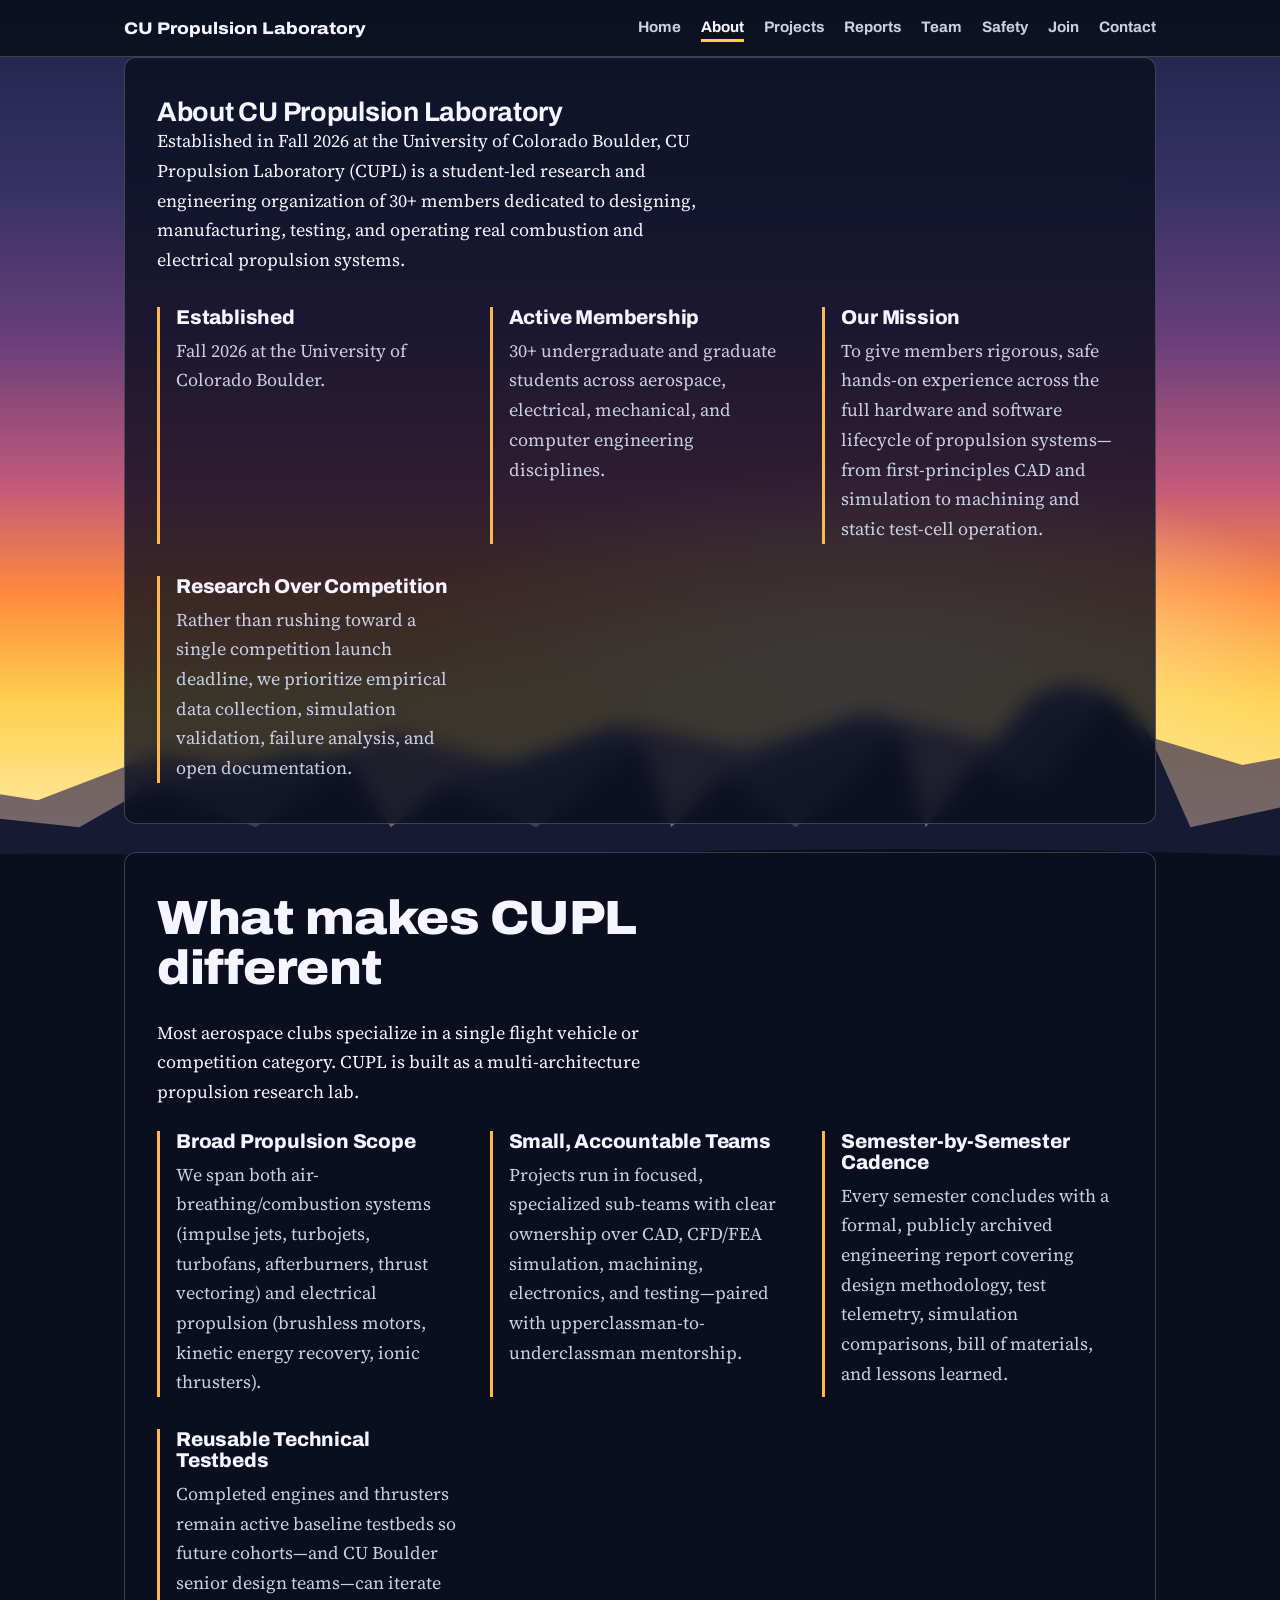
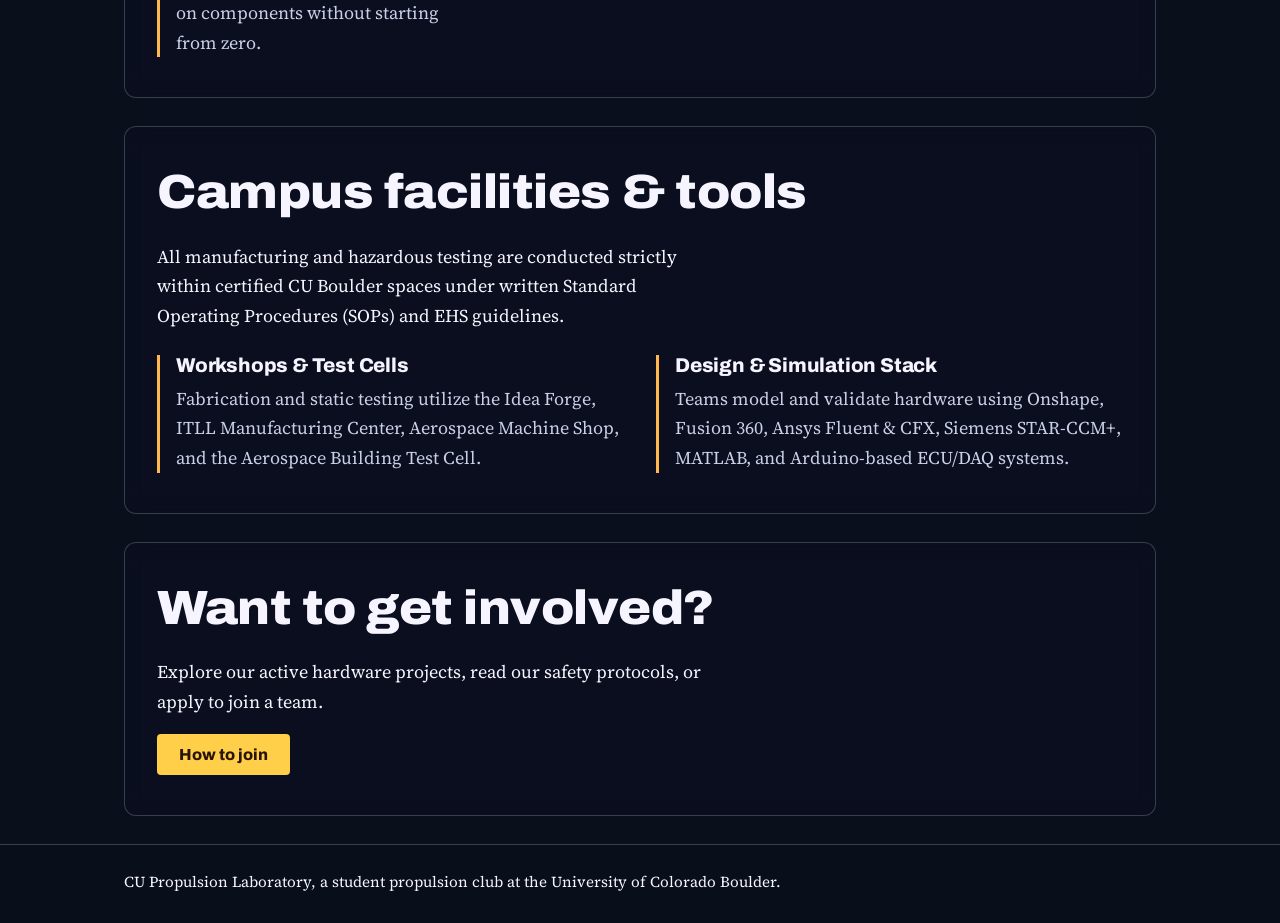
==== about.html @ 7d9136ea "Create about.html with CU Propulsion Laboratory info Added a new about page detailing the CU Propuls" ====
<!DOCTYPE html>
<html lang="en">
<head>
  <meta charset="utf-8">
  <meta name="viewport" content="width=device-width, initial-scale=1">
  <title>About — CU Propulsion Laboratory</title>
  <meta name="description" content="Founded in Fall 2026 at CU Boulder, CU Propulsion Laboratory is a 30+ member student R&D organization building, testing, and documenting combustion and electric propulsion systems.">
  <link rel="preconnect" href="https://fonts.googleapis.com">
  <link rel="preconnect" href="https://fonts.gstatic.com" crossorigin>
  <link href="https://fonts.googleapis.com/css2?family=Archivo:wdth,wght@75..125,700..900&family=Source+Serif+4:opsz,wght@8..60,400;8..60,600&display=swap" rel="stylesheet">
  <link rel="stylesheet" href="style.css">
</head>
<body>
  <header class="top">
    <div class="wrap bar">
      <a class="logo" href="index.html">CU Propulsion Laboratory</a>
      <nav aria-label="Main">
        <a href="index.html">Home</a>
        <a href="about.html" aria-current="page">About</a>
        <a href="projects.html">Projects</a>
        <a href="reports.html">Reports</a>
        <a href="team.html">Team</a>
        <a href="safety.html">Safety</a>
        <a href="join.html">Join</a>
        <a href="contact.html">Contact</a>
      </nav>
    </div>
  </header>

  <main>
    <section>
      <div class="wrap">
        <h1>About CU Propulsion Laboratory</h1>
        <p>Established in Fall 2026 at the University of Colorado Boulder, CU Propulsion Laboratory (CUPL) is a student-led research and engineering organization of 30+ members dedicated to designing, manufacturing, testing, and operating real combustion and electrical propulsion systems.</p>

        <div class="cols" style="margin-top:32px">
          <div>
            <h3>Established</h3>
            <p>Fall 2026 at the University of Colorado Boulder.</p>
          </div>

          <div>
            <h3>Active Membership</h3>
            <p>30+ undergraduate and graduate students across aerospace, electrical, mechanical, and computer engineering disciplines.</p>
          </div>

          <div>
            <h3>Our Mission</h3>
            <p>To give members rigorous, safe hands-on experience across the full hardware and software lifecycle of propulsion systems—from first-principles CAD and simulation to machining and static test-cell operation.</p>
          </div>

          <div>
            <h3>Research Over Competition</h3>
            <p>Rather than rushing toward a single competition launch deadline, we prioritize empirical data collection, simulation validation, failure analysis, and open documentation.</p>
          </div>
        </div>
      </div>
    </section>

    <section>
      <div class="wrap">
        <h2>What makes CUPL different</h2>
        <p>Most aerospace clubs specialize in a single flight vehicle or competition category. CUPL is built as a multi-architecture propulsion research lab.</p>

        <div class="cols" style="margin-top:24px">
          <div>
            <h3>Broad Propulsion Scope</h3>
            <p>We span both air-breathing/combustion systems (impulse jets, turbojets, turbofans, afterburners, thrust vectoring) and electrical propulsion (brushless motors, kinetic energy recovery, ionic thrusters).</p>
          </div>

          <div>
            <h3>Small, Accountable Teams</h3>
            <p>Projects run in focused, specialized sub-teams with clear ownership over CAD, CFD/FEA simulation, machining, electronics, and testing—paired with upperclassman-to-underclassman mentorship.</p>
          </div>

          <div>
            <h3>Semester-by-Semester Cadence</h3>
            <p>Every semester concludes with a formal, publicly archived engineering report covering design methodology, test telemetry, simulation comparisons, bill of materials, and lessons learned.</p>
          </div>

          <div>
            <h3>Reusable Technical Testbeds</h3>
            <p>Completed engines and thrusters remain active baseline testbeds so future cohorts—and CU Boulder senior design teams—can iterate on components without starting from zero.</p>
          </div>
        </div>
      </div>
    </section>

    <section>
      <div class="wrap">
        <h2>Campus facilities &amp; tools</h2>
        <p>All manufacturing and hazardous testing are conducted strictly within certified CU Boulder spaces under written Standard Operating Procedures (SOPs) and EHS guidelines.</p>

        <div class="cols" style="margin-top:24px">
          <div>
            <h3>Workshops &amp; Test Cells</h3>
            <p>Fabrication and static testing utilize the Idea Forge, ITLL Manufacturing Center, Aerospace Machine Shop, and the Aerospace Building Test Cell.</p>
          </div>

          <div>
            <h3>Design &amp; Simulation Stack</h3>
            <p>Teams model and validate hardware using Onshape, Fusion 360, Ansys Fluent &amp; CFX, Siemens STAR-CCM+, MATLAB, and Arduino-based ECU/DAQ systems.</p>
          </div>
        </div>
      </div>
    </section>

    <section class="cta">
      <div class="wrap">
        <h2>Want to get involved?</h2>
        <p>Explore our active hardware projects, read our safety protocols, or apply to join a team.</p>
        <a class="btn" href="join.html">How to join</a>
      </div>
    </section>
  </main>

  <footer>
    <div class="wrap">CU Propulsion Laboratory, a student propulsion club at the University of Colorado Boulder.</div>
  </footer>
</body>
</html>
---- style.css ----
/* Sunrise theme: one sunrise picture fixed behind the whole page (dark purple sky at the top, pink, orange and a yellow glow lower down, mountains at the bottom).
   Content sits on dark glass cards so the text stays readable as you scroll. */
:root{
  --ink:#f6f4ff; --muted:#c9cfe6; --line:rgba(255,255,255,.2);
  --glass:rgba(10,14,32,.8); --burn:#ffb84d; --burn-ink:#ffd27a; --btn-bg:#ffcf4a; --btn-ink:#2a1405;
  --ground:#0a0f1c; --surface:rgba(255,255,255,.07);
  --head:"Archivo","Helvetica Neue",Arial,sans-serif; --body:"Source Serif 4",Georgia,"Times New Roman",serif;
  color-scheme:dark;
}
html{scroll-padding-top:72px;scroll-behavior:smooth;background:var(--ground)}
*,*::before,*::after{box-sizing:border-box}
body{margin:0;min-height:100vh;display:flex;flex-direction:column;color:var(--ink);font:400 1.125rem/1.65 var(--body);position:relative}
/* the fixed sunrise: sky and glow, then mountains on top of them */
body::before{content:"";position:fixed;inset:0;z-index:-1;pointer-events:none;
  background:radial-gradient(ellipse 55% 32% at 68% 74%,rgba(255,240,170,.85),rgba(255,240,170,0) 70%),
    linear-gradient(to bottom,#1d2347 0%,#383366 22%,#6a3f7a 38%,#c25a7a 54%,#ff8a3d 66%,#ffd04d 78%,#ffe9a0 92%)}
body::after{content:"";position:fixed;left:0;right:0;bottom:0;height:clamp(170px,30vh,360px);z-index:-1;pointer-events:none;
  background:url("data:image/svg+xml,%3Csvg xmlns=%27http://www.w3.org/2000/svg%27 viewBox=%270 0 1600 260%27 preserveAspectRatio=%27xMidYMax slice%27%3E%3Cpath fill=%27%233a2f55%27 fill-opacity=%27.7%27 d=%27M0 260V170L120 148L220 164L340 118L450 140L560 98L680 130L780 88L900 114L1020 78L1140 108L1260 94L1380 130L1500 108L1600 140V260Z%27/%3E%3Cpath fill=%27%23171a33%27 d=%27M0 260V200L150 178L260 190L330 150L470 118L520 126L560 190L610 150L760 98L800 108L830 190L880 140L1010 86L1050 98L1075 190L1120 130L1180 62L1215 52L1255 62L1290 100L1330 190L1420 170L1600 196V260Z%27/%3E%3Cpath fill=%27%23ffffff%27 fill-opacity=%27.16%27 d=%27M330 150L470 118L520 126L430 190ZM610 150L760 98L800 108L700 190ZM880 140L1010 86L1050 98L950 190ZM1120 130L1180 62L1215 52L1255 62L1180 150Z%27/%3E%3Cpath fill=%27%230a0f1c%27 d=%27M0 260V222C240 206 480 226 760 216C1040 206 1320 212 1600 224V260Z%27/%3E%3C/svg%3E") center bottom/cover no-repeat}
main{flex:1}
a{color:inherit}
:focus-visible{outline:3px solid #ffd04d;outline-offset:3px}
h1,h2,h3{font-family:var(--head);line-height:1.05;margin:0;letter-spacing:-.01em}
.wrap{width:100%;max-width:1080px;margin:0 auto;padding:0 24px}
p{max-width:62ch;margin:0 0 1em}

/* header and navigation */
header.top{position:sticky;top:0;z-index:5;background:rgba(10,15,28,.85);backdrop-filter:blur(8px);-webkit-backdrop-filter:blur(8px);border-bottom:1px solid var(--line)}
.bar{display:flex;align-items:center;justify-content:space-between;gap:20px;min-height:56px}
.logo{font:800 1.05rem var(--head);font-stretch:112%;text-decoration:none;white-space:nowrap}
nav{display:flex;gap:20px;overflow-x:auto;padding:4px 0}
nav a{font:700 .95rem var(--head);text-decoration:none;color:var(--muted);white-space:nowrap;padding:4px 0;border-bottom:3px solid transparent}
nav a:hover{color:var(--burn-ink)}
nav a[aria-current="page"]{color:var(--ink);border-bottom-color:#ffd04d}

/* page title area: transparent, so the sunrise shows through */
.page-title{padding:64px 0 48px}
.page-title h1{font-size:clamp(2.2rem,6vw,4rem);font-weight:900;font-stretch:116%;max-width:18ch}
.page-title p{font-size:1.25rem;color:var(--ink);margin-top:20px}

/* content cards: every section is a dark glass card floating over the sunrise */
section{padding:0 0 28px;border-top:0}
section>.wrap>*:first-child{margin-top:0}
section>.wrap,.card{background:var(--glass);backdrop-filter:blur(10px);-webkit-backdrop-filter:blur(10px);border:1px solid var(--line);border-radius:12px;padding:40px 32px;max-width:1032px}
@media (max-width:640px){section>.wrap,.card{padding:28px 20px;border-radius:10px;width:calc(100% - 24px)}}
section h2{font-size:clamp(1.9rem,4.5vw,3rem);font-weight:850;font-stretch:108%;margin-bottom:24px;max-width:20ch}
h3{font-size:1.25rem;font-weight:800;margin-bottom:8px}
.cols{display:grid;gap:32px;grid-template-columns:repeat(auto-fit,minmax(250px,1fr))}
.cols p{margin:0;color:var(--muted)}
.cols>div{border-left:3px solid var(--burn);padding-left:16px}
.note{color:var(--muted);font-size:1rem;margin-top:24px}

/* buttons and links */
.btn{display:inline-block;font:800 1rem var(--head);text-decoration:none;background:var(--btn-bg);color:var(--btn-ink);padding:12px 22px;border-radius:4px}
.btn:hover{filter:brightness(1.08)}
.link{font:800 1rem var(--head);color:var(--burn-ink);text-decoration:underline;text-underline-offset:4px}

footer{padding:24px 0 28px;color:var(--ink);font-size:.95rem;background:rgba(10,15,28,.82);backdrop-filter:blur(8px);-webkit-backdrop-filter:blur(8px);border-top:1px solid var(--line)}
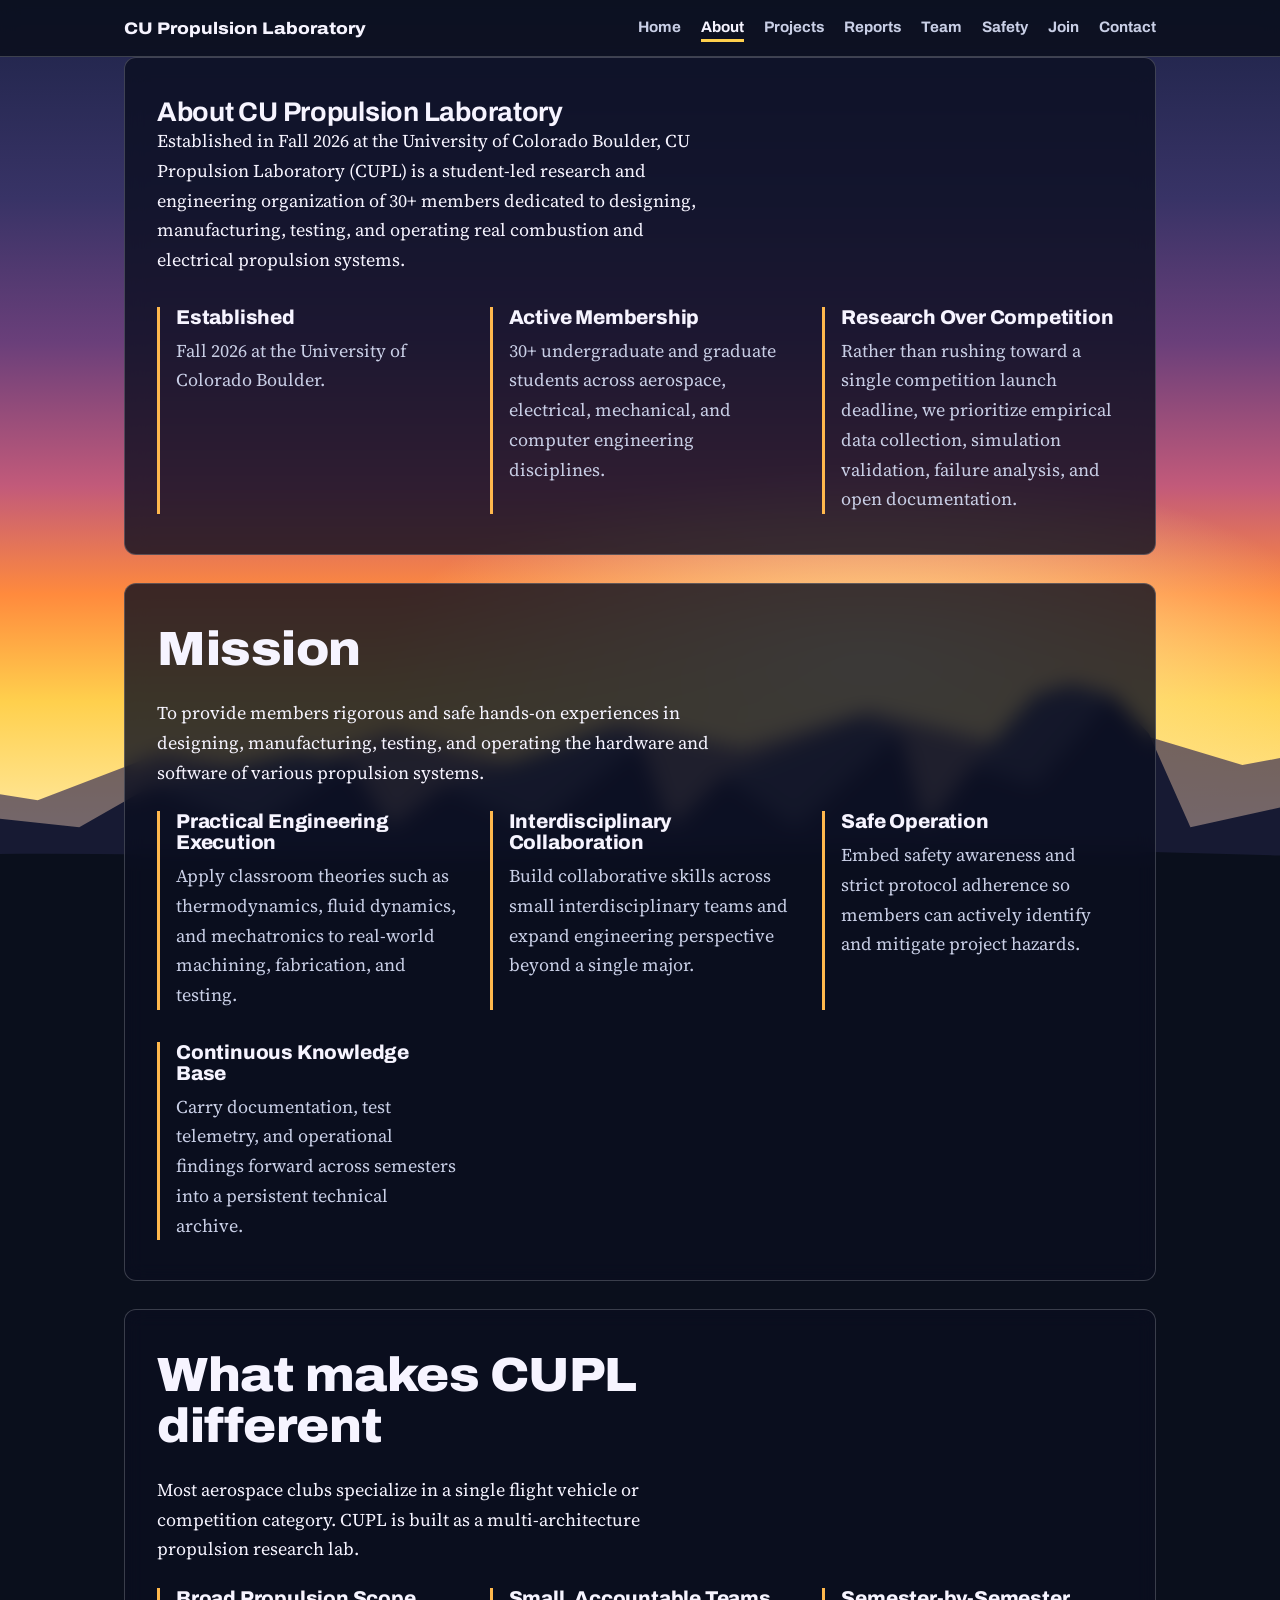
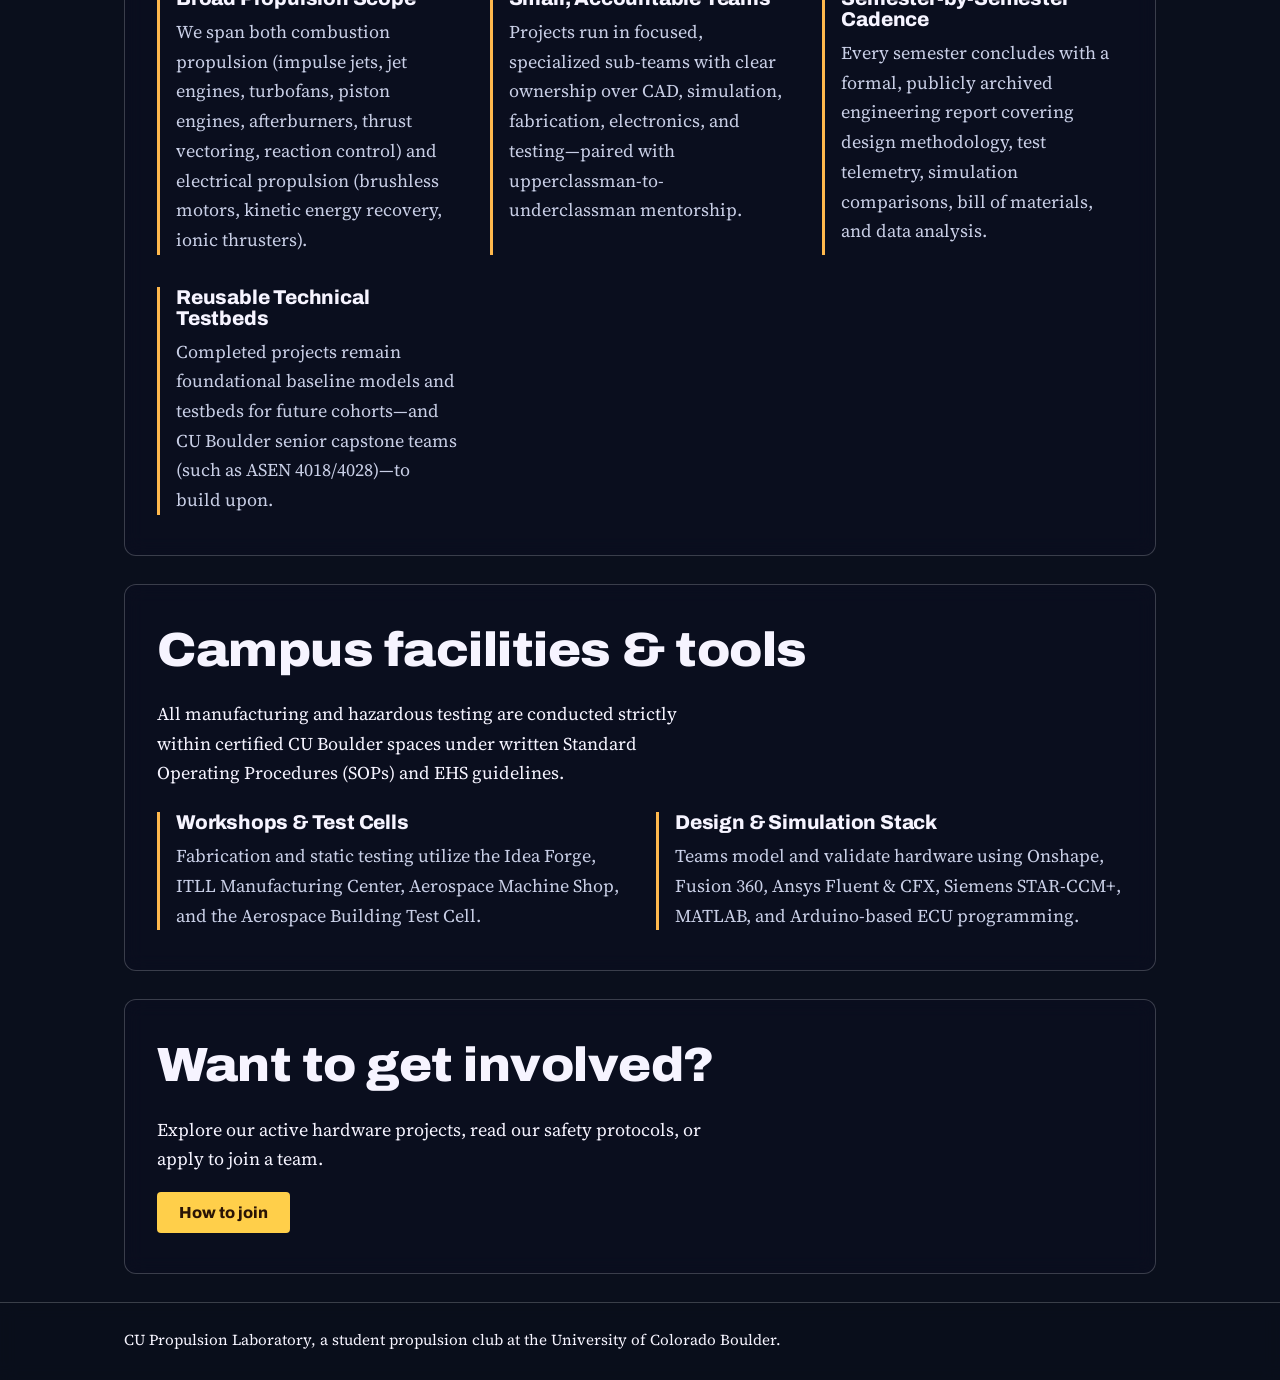
==== commit 11afa127: "Revise mission and section descriptions in about.html Updated mission statement and added new headin" ====
--- a/about.html
+++ b/about.html
@@ -45,13 +45,37 @@
           </div>
 
           <div>
-            <h3>Our Mission</h3>
-            <p>To give members rigorous, safe hands-on experience across the full hardware and software lifecycle of propulsion systems—from first-principles CAD and simulation to machining and static test-cell operation.</p>
+            <h3>Research Over Competition</h3>
+            <p>Rather than rushing toward a single competition launch deadline, we prioritize empirical data collection, simulation validation, failure analysis, and open documentation.</p>
+          </div>
+        </div>
+      </div>
+    </section>
+
+    <section>
+      <div class="wrap">
+        <h2>Mission</h2>
+        <p>To provide members rigorous and safe hands-on experiences in designing, manufacturing, testing, and operating the hardware and software of various propulsion systems.</p>
+
+        <div class="cols" style="margin-top:24px">
+          <div>
+            <h3>Practical Engineering Execution</h3>
+            <p>Apply classroom theories such as thermodynamics, fluid dynamics, and mechatronics to real-world machining, fabrication, and testing.</p>
           </div>
 
           <div>
-            <h3>Research Over Competition</h3>
-            <p>Rather than rushing toward a single competition launch deadline, we prioritize empirical data collection, simulation validation, failure analysis, and open documentation.</p>
+            <h3>Interdisciplinary Collaboration</h3>
+            <p>Build collaborative skills across small interdisciplinary teams and expand engineering perspective beyond a single major.</p>
+          </div>
+
+          <div>
+            <h3>Safe Operation</h3>
+            <p>Embed safety awareness and strict protocol adherence so members can actively identify and mitigate project hazards.</p>
+          </div>
+
+          <div>
+            <h3>Continuous Knowledge Base</h3>
+            <p>Carry documentation, test telemetry, and operational findings forward across semesters into a persistent technical archive.</p>
           </div>
         </div>
       </div>
@@ -65,22 +89,22 @@
         <div class="cols" style="margin-top:24px">
           <div>
             <h3>Broad Propulsion Scope</h3>
-            <p>We span both air-breathing/combustion systems (impulse jets, turbojets, turbofans, afterburners, thrust vectoring) and electrical propulsion (brushless motors, kinetic energy recovery, ionic thrusters).</p>
+            <p>We span both combustion propulsion (impulse jets, jet engines, turbofans, piston engines, afterburners, thrust vectoring, reaction control) and electrical propulsion (brushless motors, kinetic energy recovery, ionic thrusters).</p>
           </div>
 
           <div>
             <h3>Small, Accountable Teams</h3>
-            <p>Projects run in focused, specialized sub-teams with clear ownership over CAD, CFD/FEA simulation, machining, electronics, and testing—paired with upperclassman-to-underclassman mentorship.</p>
+            <p>Projects run in focused, specialized sub-teams with clear ownership over CAD, simulation, fabrication, electronics, and testing—paired with upperclassman-to-underclassman mentorship.</p>
           </div>
 
           <div>
             <h3>Semester-by-Semester Cadence</h3>
-            <p>Every semester concludes with a formal, publicly archived engineering report covering design methodology, test telemetry, simulation comparisons, bill of materials, and lessons learned.</p>
+            <p>Every semester concludes with a formal, publicly archived engineering report covering design methodology, test telemetry, simulation comparisons, bill of materials, and data analysis.</p>
           </div>
 
           <div>
             <h3>Reusable Technical Testbeds</h3>
-            <p>Completed engines and thrusters remain active baseline testbeds so future cohorts—and CU Boulder senior design teams—can iterate on components without starting from zero.</p>
+            <p>Completed projects remain foundational baseline models and testbeds for future cohorts—and CU Boulder senior capstone teams (such as ASEN 4018/4028)—to build upon.</p>
           </div>
         </div>
       </div>
@@ -99,7 +123,7 @@
 
           <div>
             <h3>Design &amp; Simulation Stack</h3>
-            <p>Teams model and validate hardware using Onshape, Fusion 360, Ansys Fluent &amp; CFX, Siemens STAR-CCM+, MATLAB, and Arduino-based ECU/DAQ systems.</p>
+            <p>Teams model and validate hardware using Onshape, Fusion 360, Ansys Fluent &amp; CFX, Siemens STAR-CCM+, MATLAB, and Arduino-based ECU programming.</p>
           </div>
         </div>
       </div>
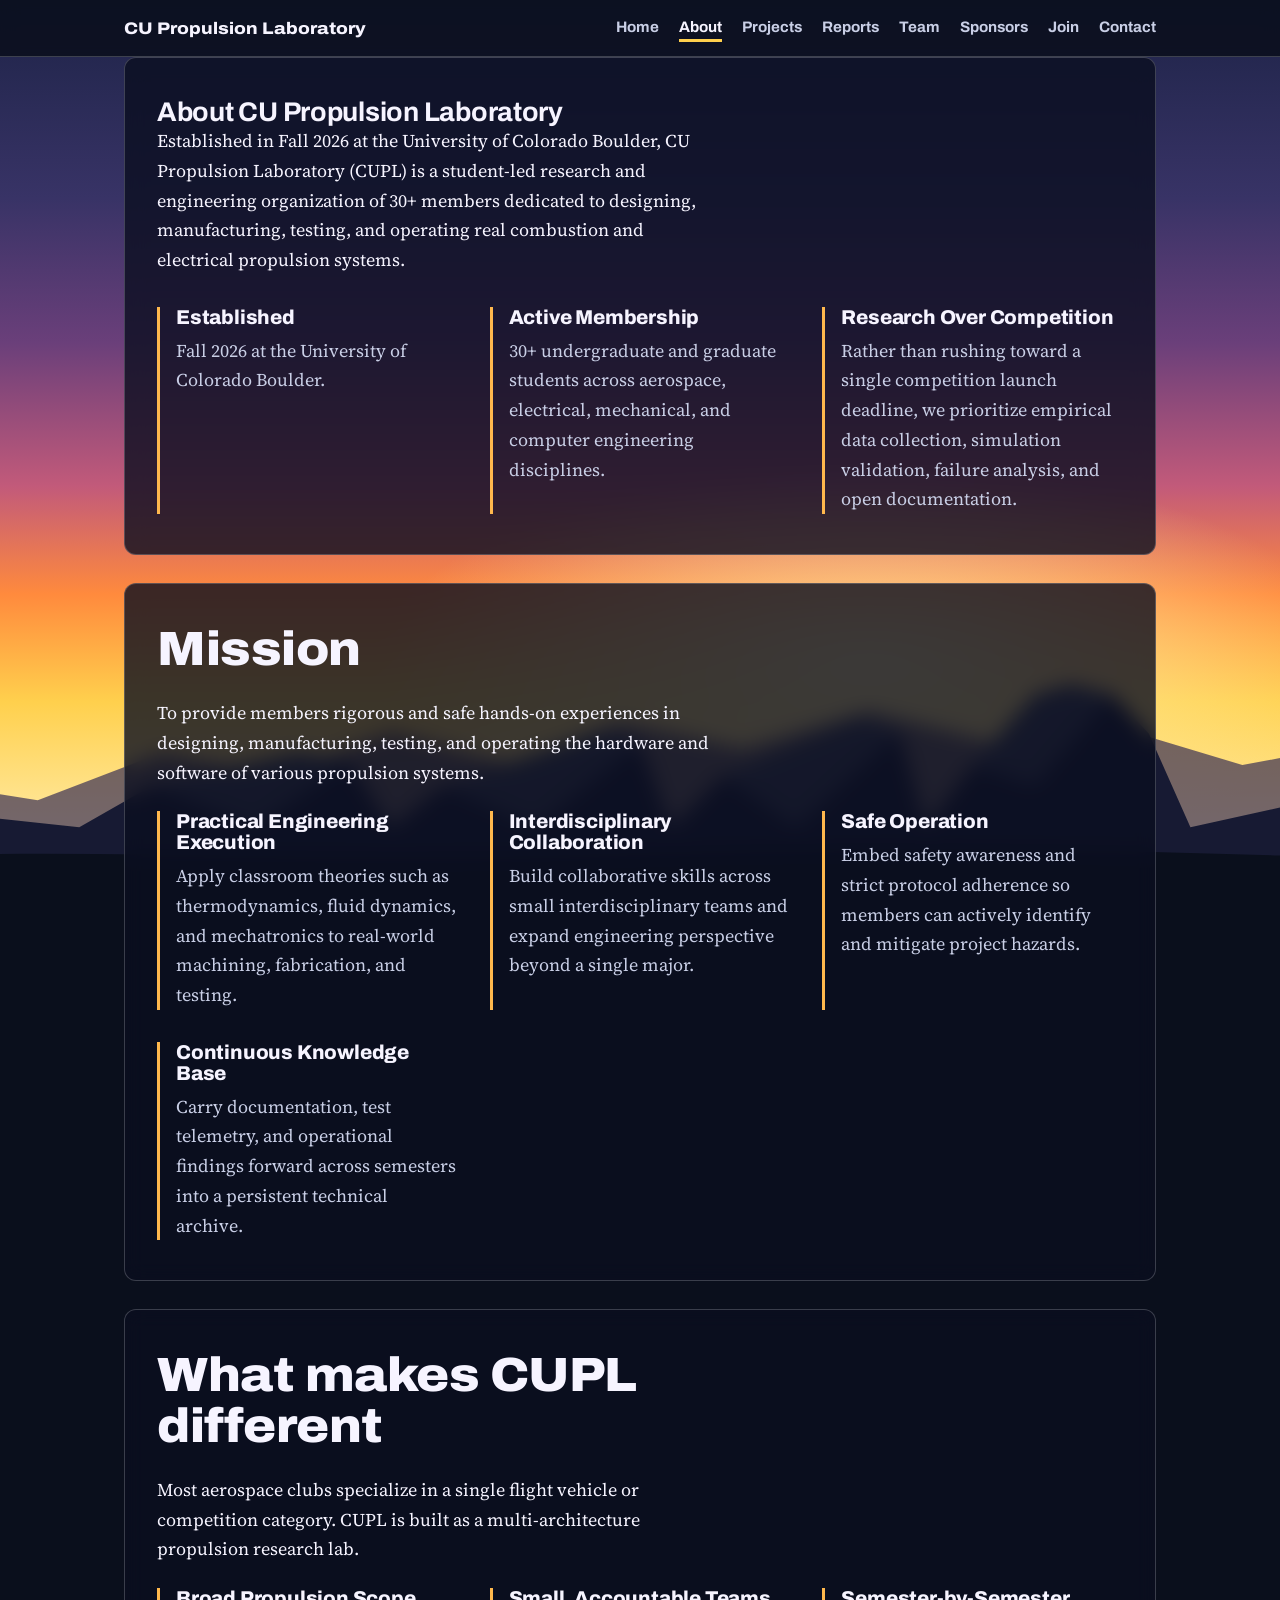
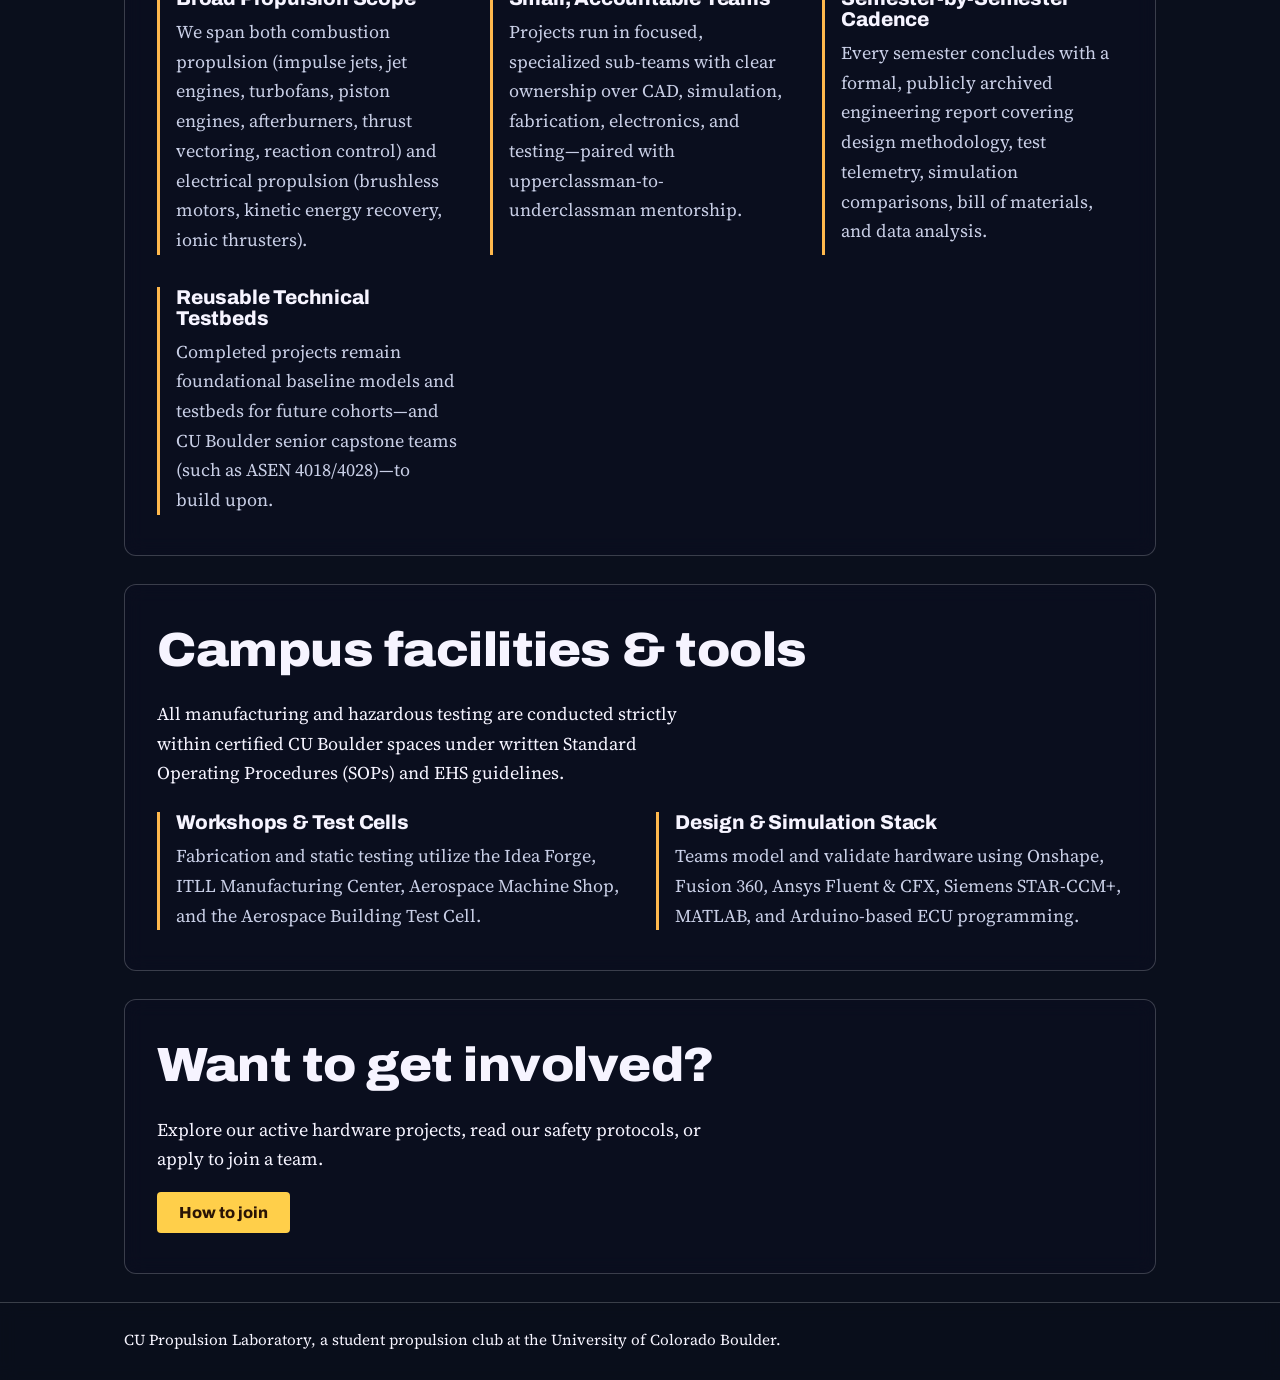
==== commit 8eb92aab: "Rename 'Safety' link to 'Sponsors'" ====
--- a/about.html
+++ b/about.html
@@ -20,7 +20,7 @@
         <a href="projects.html">Projects</a>
         <a href="reports.html">Reports</a>
         <a href="team.html">Team</a>
-        <a href="safety.html">Safety</a>
+        <a href="safety.html">Sponsors</a>
         <a href="join.html">Join</a>
         <a href="contact.html">Contact</a>
       </nav>
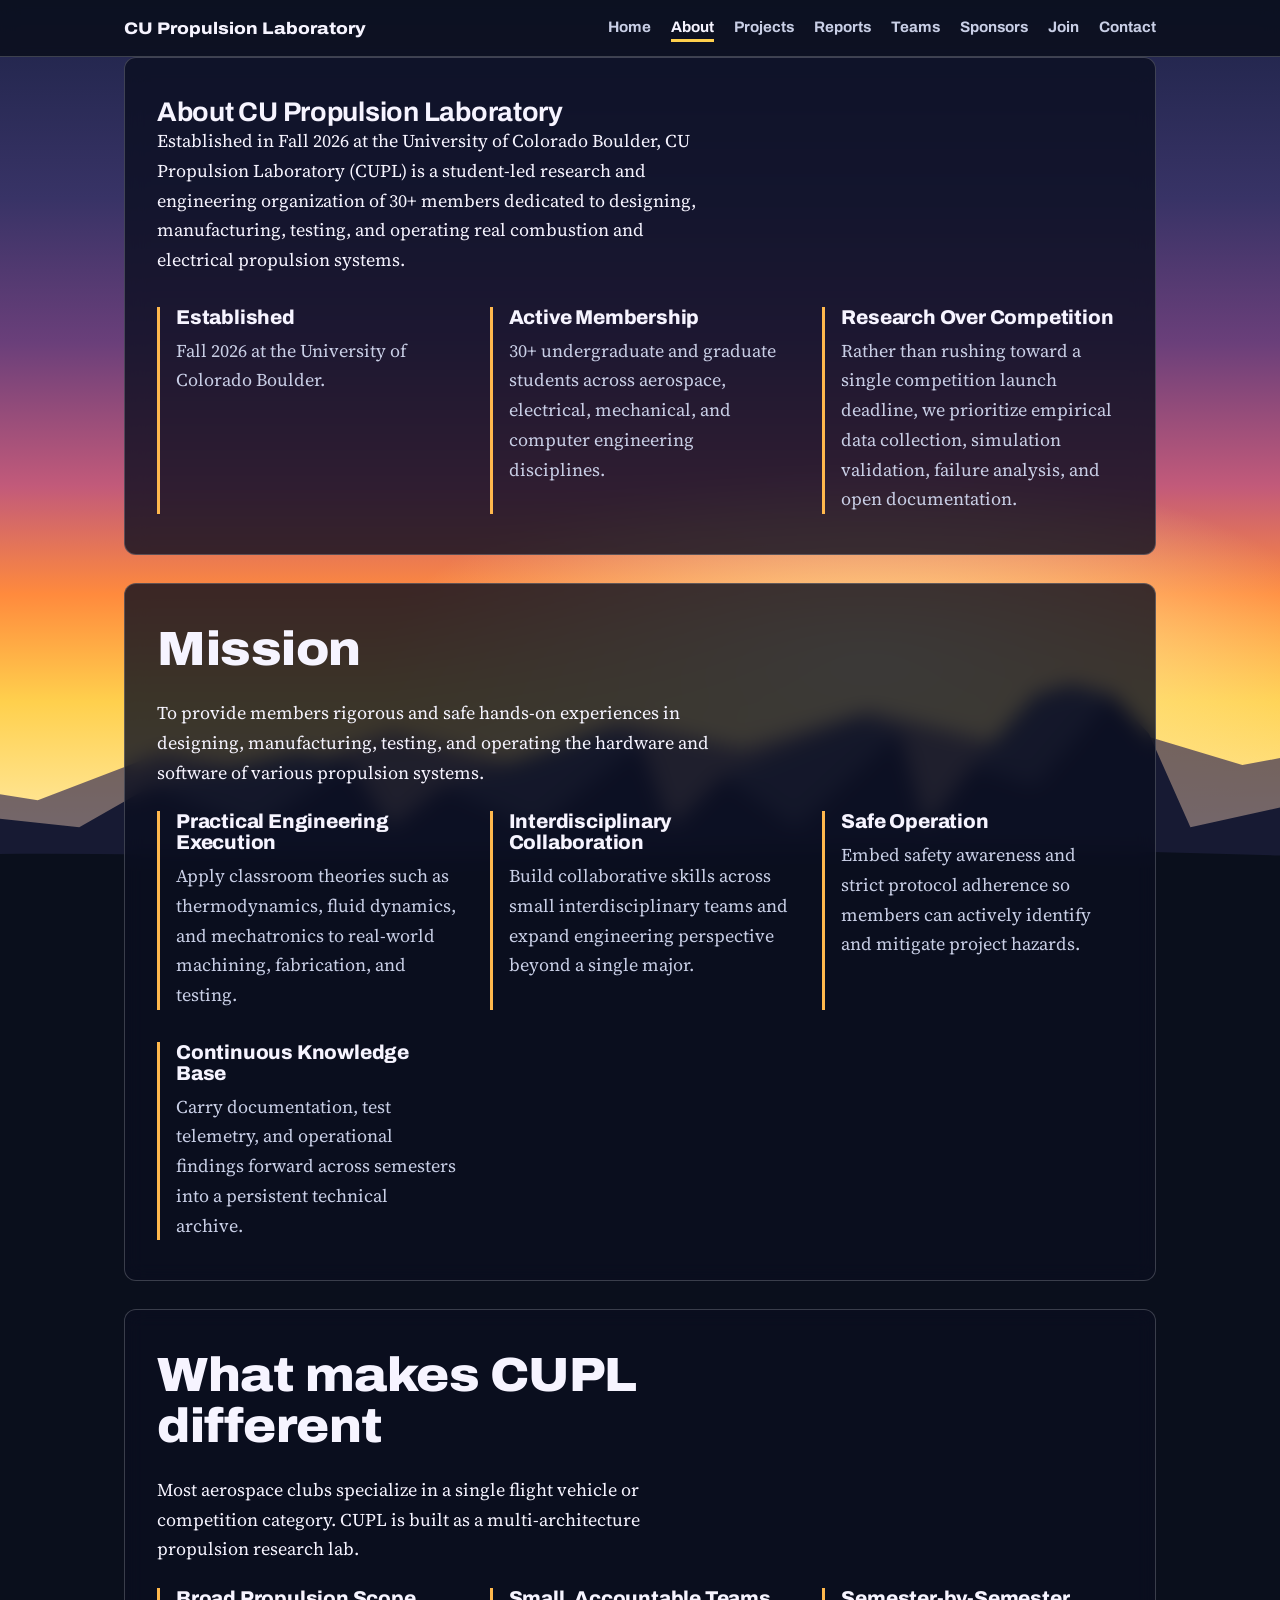
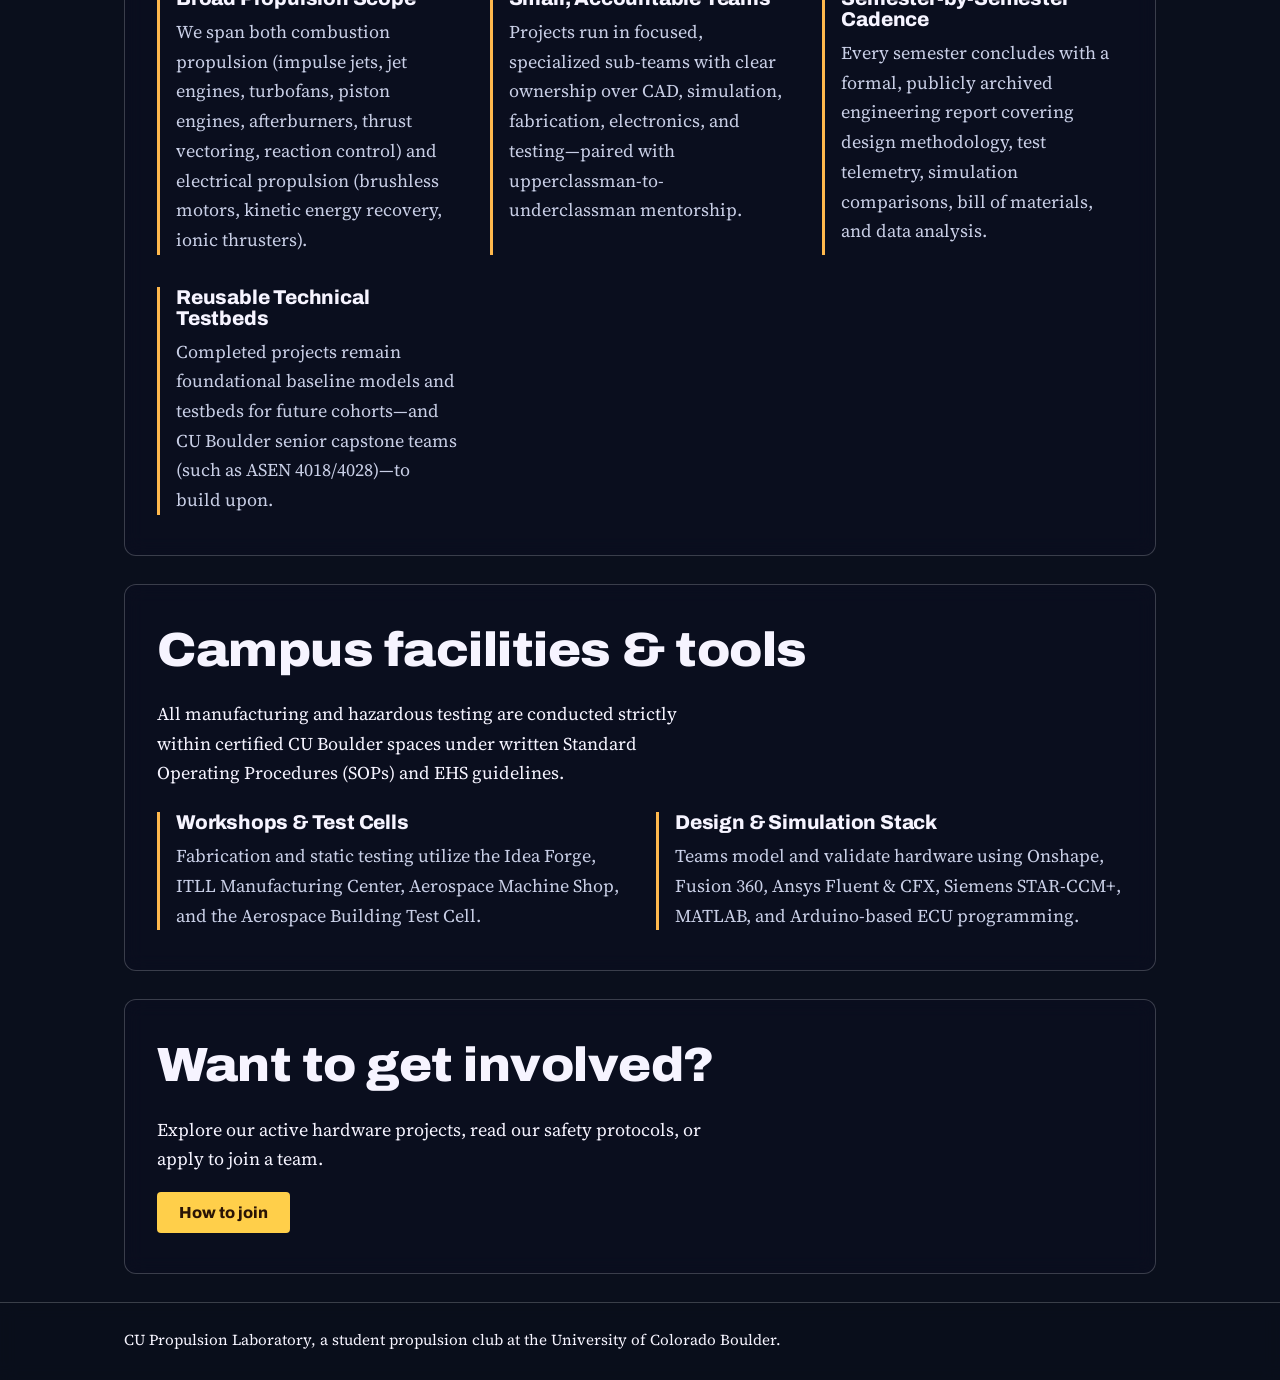
==== commit 6d5422b3: "Update 'Team' link text to 'Teams'" ====
--- a/about.html
+++ b/about.html
@@ -19,7 +19,7 @@
         <a href="about.html" aria-current="page">About</a>
         <a href="projects.html">Projects</a>
         <a href="reports.html">Reports</a>
-        <a href="team.html">Team</a>
+        <a href="team.html">Teams</a>
         <a href="safety.html">Sponsors</a>
         <a href="join.html">Join</a>
         <a href="contact.html">Contact</a>
